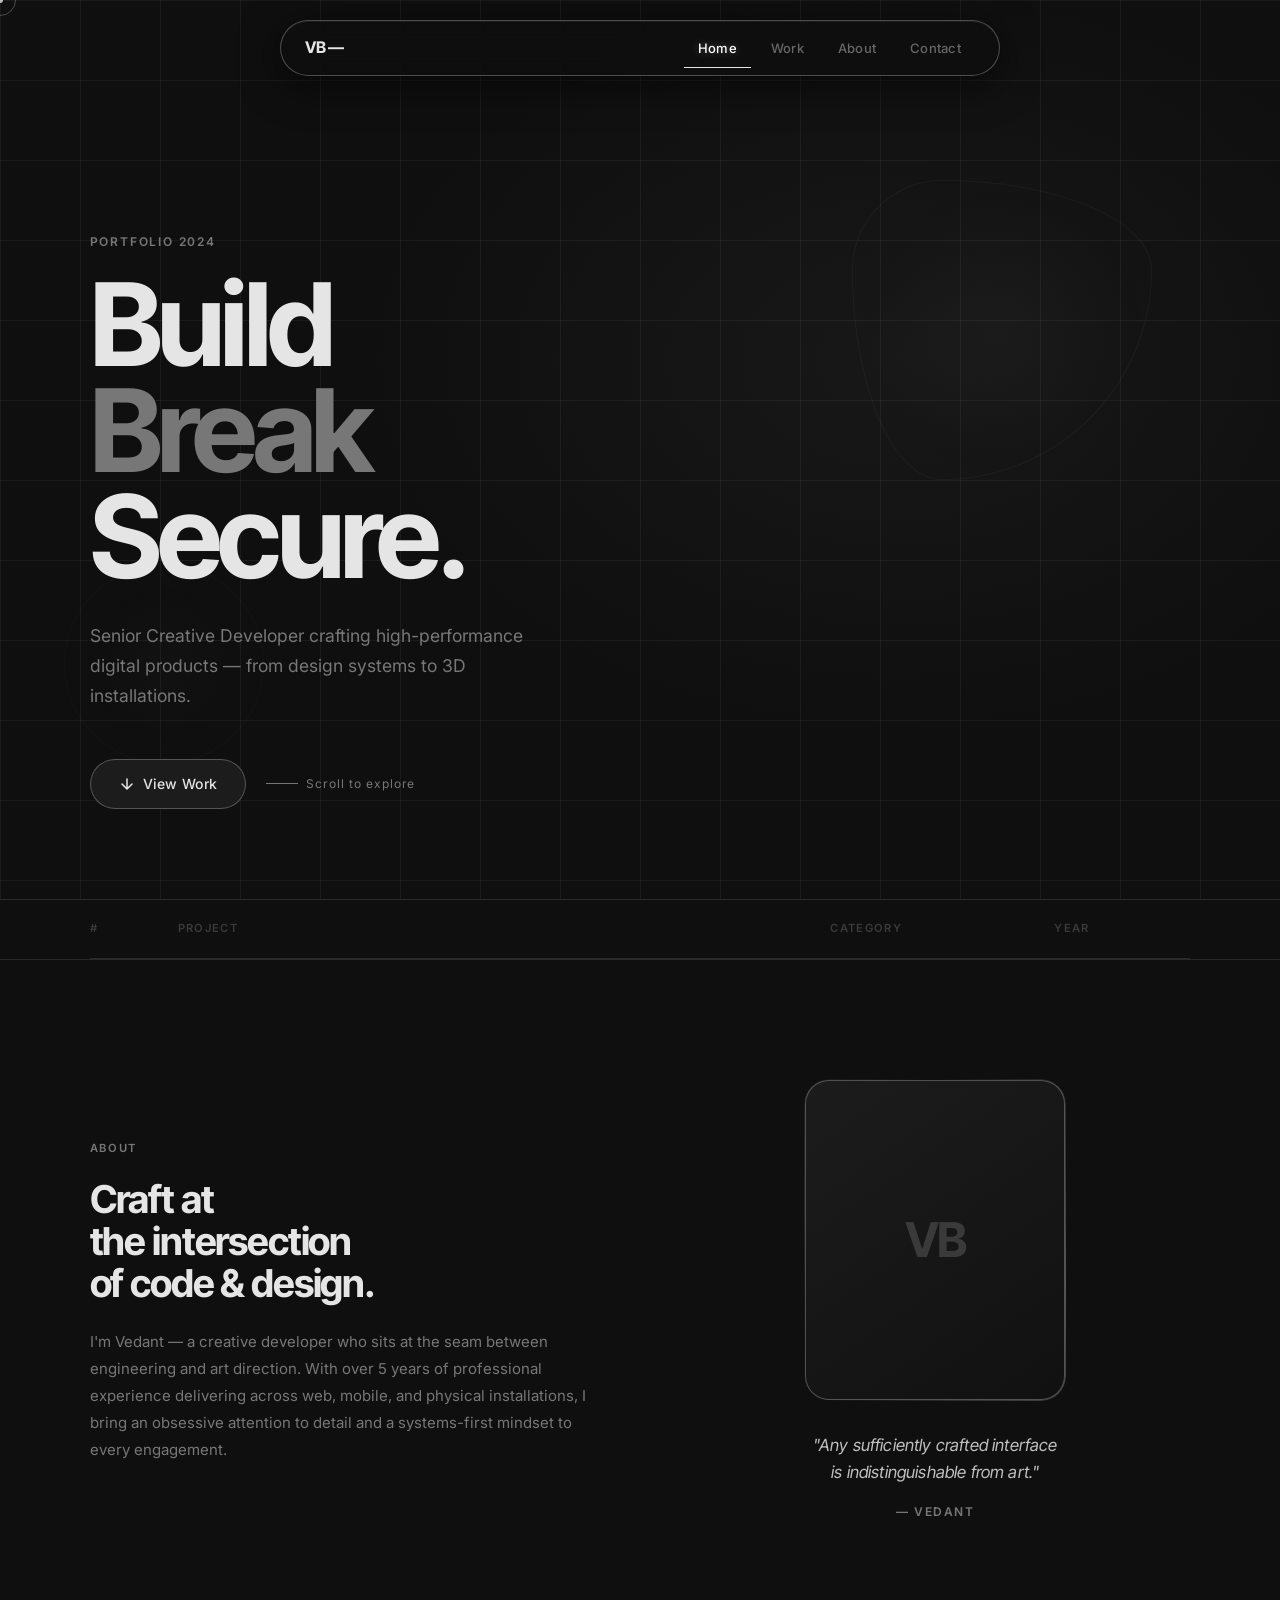
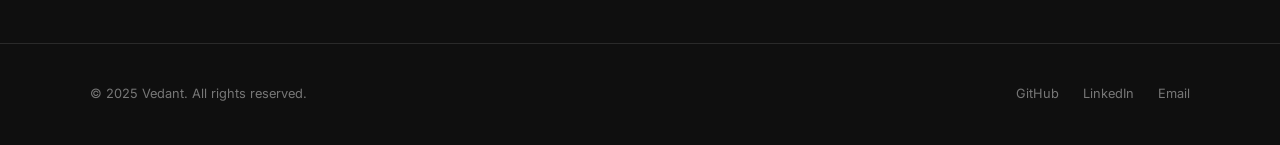
==== index.html @ b94fdaf7 "navbar fixed" ====
<!DOCTYPE html>
<html lang="en">

<head>
    <meta charset="UTF-8" />
    <meta name="viewport" content="width=device-width, initial-scale=1.0" />
    <title>Portfolio</title>
    <meta name="description"
        content="Portfolio of Vedant — a Senior Creative Developer &amp; UI Architect specialising in precision-engineered digital products." />
    <meta property="og:title" content="Vedant — Creative Developer & UI Architect" />
    <meta property="og:description" content="Precision-engineered digital products. Web, Mobile, Brand, Motion." />
    <meta property="og:type" content="website" />
    <link rel="preconnect" href="https://fonts.googleapis.com" />
    <link rel="preconnect" href="https://fonts.gstatic.com" crossorigin />
    <link rel="stylesheet" href="./assets/css/index.css" />
</head>

<body>
    <!-- ── Custom Cursor ── -->
    <div class="cursor-dot" id="cursor-dot"></div>
    <div class="cursor-ring" id="cursor-ring"></div>

    <!-- ── Preloader ── -->
    <div id="preloader" aria-hidden="true">
        <div class="preloader-inner">
            <div class="preloader-logo">VB —</div>
            <div class="preloader-bar-wrap">
                <div class="preloader-bar" id="preloader-bar"></div>
            </div>
            <span class="preloader-status" id="preloader-status">Initialising</span>
        </div>
        <div class="preloader-grid" aria-hidden="true"></div>
        <div class="preloader-scanline" aria-hidden="true"></div>
    </div>

    <!-- ── Floating Island Nav ── -->
    <div class="nav-wrapper" id="nav-wrapper">
        <nav class="site-nav" aria-label="Main navigation">
            <span class="nav-logo" id="nav-logo-trigger">VB —</span>
            <ul class="nav-links">
                <li><a href="#home" class="active">Home</a></li>
                <li><a href="#work">Work</a></li>
                <li><a href="#about">About</a></li>
                <li><a href="#contact" id="nav-contact-trigger">Contact</a></li>
            </ul>
        </nav>
    </div>

    <!-- ── Hero ── -->
    <header class="hero" id="home">
        <div class="hero-grid-overlay" aria-hidden="true"></div>
        <div class="hero-gradient" aria-hidden="true"></div>

        <div class="hero-content">
            <p class="hero-eyebrow">Portfolio 2024</p>
            <h1 class="hero-heading">Build<br /><em>Break</em><br />Secure.</h1>
            <p class="hero-sub">
                Senior Creative Developer crafting high-performance digital
                products — from design systems to 3D installations.
            </p>
            <div class="hero-cta-row">
                <a href="#work" class="btn-primary">
                    <svg width="16" height="16" viewBox="0 0 16 16" fill="none" aria-hidden="true">
                        <path d="M8 3v10M3 8l5 5 5-5" stroke="currentColor" stroke-width="1.5" stroke-linecap="round"
                            stroke-linejoin="round" />
                    </svg>
                    View Work
                </a>
                <span class="hero-scroll-hint">Scroll to explore</span>
            </div>
        </div>

        <div class="hero-divider" aria-hidden="true"></div>

        <div class="hero-playground">
            <canvas id="hero-canvas" class="hero-canvas"></canvas>
        </div>
    </header>

    <!-- ── Projects ── -->
    <section class="projects-section" id="work" aria-label="Selected work">
        <div class="projects-header" aria-hidden="true">
            <span>#</span>
            <span>Project</span>
            <span>Category</span>
            <span>Year</span>
            <span></span>
        </div>
        <!-- Rows are injected by index.js -->
        <div id="projects-list"></div>
    </section>

    <!-- ── About ── -->
    <section class="about-section" id="about" aria-label="About">
        <div class="about-copy">
            <p class="about-label">About</p>
            <h2 class="about-heading">Craft at<br />the intersection<br />of code & design.</h2>
            <p class="about-text">
                I'm Vedant — a creative developer who sits at the seam between
                engineering and art direction. With over 5 years of professional
                experience delivering across web, mobile, and physical installations,
                I bring an obsessive attention to detail and a systems-first mindset
                to every engagement.
            </p>
        </div>
        <!-- Photo + Quote -->
        <div class="about-photo-col">
            <div class="about-photo-frame">
                <!-- Replace src with your actual photo. Keep filename as photo.jpg in assets/img/ -->
                <img src="./assets/img/photo.jpg" alt="Vedant" class="about-photo"
                    onerror="this.style.display='none';this.nextElementSibling.style.display='flex'" />
                <!-- Shown if photo is missing -->
                <div class="about-photo-fallback">
                    <span>VB</span>
                </div>
                <div class="photo-rim" aria-hidden="true"></div>
            </div>
            <blockquote class="about-quote">
                <p class="quote-text">"Any sufficiently crafted interface<br />is indistinguishable from art."</p>
                <cite class="quote-cite">— Vedant</cite>
            </blockquote>
        </div>
    </section>

    <!-- ── Footer ── -->
    <footer class="site-footer">
        <p class="footer-copy">© 2025 Vedant. All rights reserved.</p>
        <nav class="footer-links" aria-label="Social links">
            <a href="https://github.com/Vedant-VB07" target="_blank" rel="noopener">GitHub</a>
            <a href="https://linkedin.com/" target="_blank" rel="noopener">LinkedIn</a>
            <a href="mailto:vedantbondekar@gmail.com">Email</a>
        </nav>
    </footer>

    <!-- ── Contact Modal ── -->
    <div id="contact" class="modal" aria-hidden="true">
        <div class="modal-overlay" id="modal-overlay"></div>
        <div class="modal-container">
            <button class="modal-close" id="modal-close" aria-label="Close modal">
                <svg width="24" height="24" viewBox="0 0 24 24" fill="none" stroke="currentColor" stroke-width="2">
                    <path d="M18 6L6 18M6 6l12 12" />
                </svg>
            </button>
            <div class="modal-content">
                <h2 class="modal-heading">Get in Touch</h2>
                <p class="modal-sub">Have a project in mind? Let's build something great together.</p>
                <form id="contact-form" class="contact-form">
                    <div class="form-group">
                        <label for="subject">Subject</label>
                        <input type="text" id="subject" name="subject" placeholder="What's this about?" required />
                    </div>
                    <div class="form-group">
                        <label for="message">Message</label>
                        <textarea id="message" name="message" placeholder="Tell me more..." required></textarea>
                    </div>
                    <button type="submit" class="btn-primary btn-submit">
                        Send Message
                        <svg width="16" height="16" viewBox="0 0 16 16" fill="none">
                            <path d="M1 8h14M8 1l7 7-7 7" stroke="currentColor" stroke-width="1.5"
                                stroke-linecap="round" stroke-linejoin="round" />
                        </svg>
                    </button>
                </form>
            </div>
        </div>
    </div>

    <!-- Scripts (projects.js MUST load before index.js) -->
    <script src="./assets/js/projects.js"></script>
    <script src="./assets/js/index.js"></script>
</body>

</html>
---- assets/css/index.css ----
/* ============================================================
   Precision Silver — Design System & Home Page Styles
   "Industrial Humanist Modernism"
   ============================================================ */

@import url('https://fonts.googleapis.com/css2?family=Inter:wght@300;400;500;600;700&family=Inter+Tight:wght@400;700&display=swap');

/* ── 1. Design Tokens ─────────────────────────────────────── */
:root {
    --bg: #0F0F0F;
    --bg-raised: #141414;
    --surface: #1C1C1C;
    --surface-hi: #242424;
    --border: rgba(192, 192, 192, 0.15);
    --border-hi: rgba(192, 192, 192, 0.35);
    --accent: #C0C0C0;
    --accent-hi: #E5E5E5;
    --text: #E5E5E5;
    --text-muted: #777;
    --text-faint: #3A3A3A;
    --tag-bg: rgba(192, 192, 192, 0.08);

    --radius-sm: 6px;
    --radius-md: 12px;
    --radius-lg: 24px;
    --radius-pill: 999px;

    --nav-h: 56px;
    --nav-h-small: 44px;

    --ease-out: cubic-bezier(0.16, 1, 0.3, 1);
    --dur: 0.3s;
}

/* ── 2. Reset & Base ──────────────────────────────────────── */
*,
*::before,
*::after {
    box-sizing: border-box;
    margin: 0;
    padding: 0;
}

html {
    scroll-behavior: smooth;
    font-size: 16px;
}

body {
    background-color: var(--bg);
    color: var(--text);
    font-family: 'Inter', -apple-system, sans-serif;
    font-weight: 400;
    line-height: 1.6;
    -webkit-font-smoothing: antialiased;
    -moz-osx-font-smoothing: grayscale;
    overflow-x: hidden;
    cursor: none;
    /* Hide default cursor */
}

/* ── Custom Cursor Styles ── */
.cursor-dot {
    position: fixed;
    top: 0;
    left: 0;
    width: 6px;
    height: 6px;
    background-color: var(--accent);
    border-radius: 50%;
    pointer-events: none;
    z-index: 9999;
    transform: translate(-50%, -50%);
    transition: background-color 0.3s var(--ease-out), width 0.3s var(--ease-out), height 0.3s var(--ease-out);
}

.cursor-ring {
    position: fixed;
    top: 0;
    left: 0;
    width: 32px;
    height: 32px;
    border: 1px solid var(--border-hi);
    border-radius: 50%;
    pointer-events: none;
    z-index: 9998;
    transform: translate(-50%, -50%);
    transition: width 0.4s var(--ease-out), height 0.4s var(--ease-out), border-color 0.4s var(--ease-out);
}

/* Hover States */
body.cursor-active .cursor-dot {
    background-color: #FFFFFF;
    width: 8px;
    height: 8px;
}

body.cursor-active .cursor-ring {
    width: 56px;
    height: 56px;
    border-color: rgba(255, 255, 255, 0.4);
}

/* Particle Trail Styles */
.cursor-trail {
    position: fixed;
    width: 4px;
    height: 4px;
    background-color: rgba(192, 192, 192, 0.3);
    border-radius: 50%;
    pointer-events: none;
    z-index: 9997;
    transform: translate(-50%, -50%);
}

/* Disable on touch */
@media (hover: none) and (pointer: coarse) {
    body {
        cursor: auto;
    }

    .cursor-dot,
    .cursor-ring,
    .cursor-trail {
        display: none;
    }
}

a {
    color: inherit;
    text-decoration: none;
}

img {
    display: block;
    max-width: 100%;
}

button {
    cursor: pointer;
    font-family: inherit;
}

/* ── 3. Floating Island Nav ───────────────────────────────── */
.nav-wrapper {
    position: fixed;
    top: 20px;
    width: min(720px, calc(100vw - 40px));
    left: 50%;
    transform: translateX(-50%) translateY(-30px);
    opacity: 0;
    visibility: hidden;
    transition: opacity 0.8s ease, transform 0.8s var(--ease-out), visibility 0.8s;
    z-index: 9999;
}

.nav-wrapper.visible {
    opacity: 1;
    visibility: visible;
    transform: translateX(-50%) translateY(0);
}

nav.site-nav {
    position: relative;
    display: flex;
    align-items: center;
    justify-content: space-between;
    height: var(--nav-h);
    padding: 0 24px;
    border-radius: var(--radius-pill);
    border: 1px solid var(--border-hi);
    background: rgba(15, 15, 15, 0.72);
    backdrop-filter: blur(16px) saturate(180%);
    -webkit-backdrop-filter: blur(16px) saturate(180%);
    box-shadow: 0 8px 40px rgba(0, 0, 0, 0.6), inset 0 1px 0 rgba(255, 255, 255, 0.06);
    transition: all var(--dur) var(--ease-out);
}

.nav-logo {
    font-family: 'Inter Tight', sans-serif;
    font-weight: 700;
    font-size: 1rem;
    letter-spacing: -0.02em;
    color: var(--accent-hi);
}

.nav-links {
    display: flex;
    gap: 6px;
    list-style: none;
}

.nav-links a {
    display: block;
    padding: 6px 14px;
    position: relative;
    border-radius: var(--radius-pill);
    font-size: 0.8125rem;
    font-weight: 500;
    color: rgba(192, 192, 192, 0.5);
    /* Silver-Grey Inactive */
    letter-spacing: 0.02em;
    transition: color 0.4s ease, text-shadow 0.4s ease;
}

.nav-links a::after {
    content: '';
    position: absolute;
    bottom: -4px;
    left: 0;
    width: 100%;
    height: 1.5px;
    background: #E5E5E5;
    /* Silver-White Glint */
    transform: scaleX(0);
    transform-origin: center;
    transition: transform 0.4s cubic-bezier(0.23, 1, 0.32, 1);
}

.nav-links a.active {
    color: rgba(255, 255, 255, 1) !important;
    text-shadow: 0 0 8px rgba(255, 255, 255, 0.3);
}

.nav-links a.active::after {
    transform: scaleX(1);
}

.nav-links a:hover {
    color: rgba(255, 255, 255, 1);
}

/* Glint & Glow Focus (Cleanup old pill) */


/* Shrunk state on scroll */
.nav-wrapper.scrolled {
    top: 12px;
    width: min(620px, calc(100vw - 40px));
}

.nav-wrapper.scrolled nav.site-nav {
    height: var(--nav-h-small);
    padding: 0 20px;
    box-shadow: 0 4px 24px rgba(0, 0, 0, 0.8), inset 0 1px 0 rgba(255, 255, 255, 0.04);
}

/* ── 4. Hero Section ──────────────────────────────────────── */
.hero {
    min-height: 100vh;
    display: grid;
    grid-template-columns: 1fr 1fr;
    align-items: stretch;
    position: relative;
    overflow: hidden;
    border-bottom: 1px solid var(--border);
    background: transparent;
}

.hero-content {
    display: flex;
    flex-direction: column;
    justify-content: flex-end;
    padding: 0 7vw 10vh;
    position: relative;
    z-index: 10;
}

.hero-divider {
    display: none;
}

.hero-playground {
    position: relative;
    flex: 1;
    overflow: hidden;
    background: transparent;
    z-index: 1;
    pointer-events: none;
    /* Logic: Don't steal clicks from background items */
}

.hero-grid-overlay {
    position: absolute;
    inset: 0;
    z-index: 0;
    pointer-events: none;
    opacity: 0.5;
    background-image:
        radial-gradient(circle at var(--mouse-x, -100%) var(--mouse-y, -100%), rgba(255, 255, 255, calc(var(--glow-opacity, 0) * 0.15)) 0%, transparent 250px),
        linear-gradient(var(--border) 1px, transparent 1px),
        linear-gradient(90deg, var(--border) 1px, transparent 1px);
    background-size: 80px 80px;
    transition: background-image 0.1s ease;
}

.hero-gradient {
    position: absolute;
    inset: 0;
    z-index: 1;
    background: radial-gradient(ellipse 60% 60% at 70% 40%, rgba(192, 192, 192, 0.05) 0%, transparent 70%);
    pointer-events: none;
}

.hero-canvas {
    position: absolute;
    inset: 0;
    width: 100%;
    height: 100%;
    object-fit: cover;
    z-index: 0;
    pointer-events: auto;
    /* Logic: Particles react to mouse */
}

/* Ensure CTA buttons are clickable despite being in hero layers */
.hero-cta-row a,
.hero-scroll-hint {
    pointer-events: auto;
}

.hero-grid-overlay {
    position: absolute;
    inset: 0;
    background-image:
        linear-gradient(var(--border) 1px, transparent 1px),
        linear-gradient(90deg, var(--border) 1px, transparent 1px);
    background-size: 80px 80px;
    pointer-events: none;
    opacity: 0.5;
}

.hero-gradient {
    position: absolute;
    inset: 0;
    background: radial-gradient(ellipse 60% 60% at 70% 40%, rgba(192, 192, 192, 0.05) 0%, transparent 70%);
    pointer-events: none;
}

.hero-eyebrow {
    font-size: 0.75rem;
    font-weight: 600;
    letter-spacing: 0.15em;
    text-transform: uppercase;
    color: var(--text-muted);
    margin-bottom: 20px;
}

.hero-heading {
    font-family: 'Inter Tight', sans-serif;
    font-size: clamp(3.5rem, 9vw, 8rem);
    font-weight: 700;
    line-height: 0.92;
    letter-spacing: -0.04em;
    color: var(--accent-hi);
    margin-bottom: 32px;
    max-width: 900px;
    position: relative;
    z-index: 1;
}

/* Techy Hero Animations */
.hero::after {
    content: '';
    position: absolute;
    top: 20%;
    right: 10%;
    width: 300px;
    height: 300px;
    background: radial-gradient(circle, rgba(192, 192, 192, 0.03) 0%, transparent 70%);
    border: 1px solid rgba(192, 192, 192, 0.05);
    border-radius: 30% 70% 70% 30% / 30% 30% 70% 70%;
    animation: morph 15s linear infinite;
    pointer-events: none;
}

.hero::before {
    content: '';
    position: absolute;
    bottom: 15%;
    left: 5%;
    width: 200px;
    height: 200px;
    background: radial-gradient(circle, rgba(192, 192, 192, 0.02) 0%, transparent 60%);
    border: 1px solid rgba(192, 192, 192, 0.03);
    border-radius: 50%;
    animation: float 20s ease-in-out infinite;
    pointer-events: none;
}

@keyframes morph {
    0% {
        border-radius: 30% 70% 70% 30% / 30% 30% 70% 70%;
        transform: rotate(0deg);
    }

    25% {
        border-radius: 58% 42% 75% 25% / 76% 46% 54% 24%;
    }

    50% {
        border-radius: 50% 50% 33% 67% / 55% 27% 73% 45%;
    }

    75% {
        border-radius: 33% 67% 58% 42% / 63% 68% 32% 37%;
    }

    100% {
        border-radius: 30% 70% 70% 30% / 30% 30% 70% 70%;
        transform: rotate(360deg);
    }
}

@keyframes float {

    0%,
    100% {
        transform: translateY(0) translateX(0);
    }

    50% {
        transform: translateY(-40px) translateX(20px);
    }
}

.hero-heading em {
    font-style: normal;
    color: var(--text-muted);
}

.hero-sub {
    font-size: clamp(0.9rem, 1.5vw, 1.1rem);
    color: var(--text-muted);
    max-width: 440px;
    line-height: 1.7;
    margin-bottom: 48px;
    position: relative;
    z-index: 1;
}

.hero-cta-row {
    display: flex;
    align-items: center;
    gap: 20px;
    position: relative;
    z-index: 1;
}

.btn-primary {
    display: inline-flex;
    align-items: center;
    gap: 8px;
    padding: 13px 28px;
    border-radius: var(--radius-pill);
    border: 1px solid var(--border-hi);
    background: var(--surface);
    color: var(--accent-hi);
    font-size: 0.875rem;
    font-weight: 500;
    letter-spacing: 0.02em;
    transition: background var(--dur), border-color var(--dur), transform var(--dur);
}

.btn-primary:hover {
    background: var(--surface-hi);
    border-color: var(--accent);
    transform: translateY(-1px);
}

.hero-scroll-hint {
    font-size: 0.75rem;
    color: var(--text-muted);
    letter-spacing: 0.08em;
    display: flex;
    align-items: center;
    gap: 8px;
}

.hero-scroll-hint::before {
    content: '';
    display: inline-block;
    width: 32px;
    height: 1px;
    background: var(--text-muted);
}

/* ── 5. Projects Section ──────────────────────────────────── */
.projects-section {
    padding: 0 7vw;
}

.projects-header {
    display: grid;
    grid-template-columns: 64px 1fr 200px 80px 32px;
    gap: 0 24px;
    padding: 20px 0;
    border-bottom: 1px solid var(--border);
}

.projects-header span {
    font-size: 0.7rem;
    font-weight: 600;
    letter-spacing: 0.12em;
    text-transform: uppercase;
    color: var(--text-faint);
}

/* ── 6. Project Row ───────────────────────────────────────── */
.project-row {
    border-bottom: 1px solid var(--border);
    overflow: hidden;
}

.row-header {
    display: grid;
    grid-template-columns: 64px 1fr 200px 80px 32px;
    gap: 0 24px;
    align-items: center;
    padding: 28px 0;
    cursor: pointer;
    transition: background var(--dur);
    position: relative;
}

.row-header::before {
    content: '';
    position: absolute;
    inset: 0;
    margin: 0 -7vw;
    background: rgba(192, 192, 192, 0.03);
    opacity: 0;
    transition: opacity var(--dur);
    pointer-events: none;
}

.row-header:hover::before {
    opacity: 1;
}

.row-index {
    font-family: 'Inter Tight', sans-serif;
    font-size: 0.75rem;
    font-weight: 400;
    color: var(--text-faint);
    letter-spacing: 0.05em;
}

.row-title {
    font-family: 'Inter Tight', sans-serif;
    font-size: clamp(1.1rem, 2vw, 1.5rem);
    font-weight: 600;
    color: var(--accent-hi);
    letter-spacing: -0.02em;
    transition: color var(--dur);
}

.project-row.is-open .row-title,
.row-header:hover .row-title {
    color: #fff;
}

.row-category {
    font-size: 0.8125rem;
    color: var(--text-muted);
    font-weight: 400;
}

.row-year {
    font-size: 0.8125rem;
    color: var(--text-muted);
    font-weight: 400;
}

.row-chevron {
    display: flex;
    align-items: center;
    justify-content: center;
    width: 28px;
    height: 28px;
    border-radius: 50%;
    border: 1px solid var(--border);
    color: var(--text-muted);
    font-size: 0.75rem;
    transition: transform var(--dur) var(--ease-out),
        border-color var(--dur),
        color var(--dur),
        background var(--dur);
    flex-shrink: 0;
}

.project-row.is-open .row-chevron {
    transform: rotate(180deg);
    border-color: var(--accent);
    color: var(--accent-hi);
    background: rgba(192, 192, 192, 0.08);
}

/* ── 7. Expanded Accordion Card ───────────────────────────── */
.row-detail {
    max-height: 0;
    overflow: hidden;
    transition: max-height 0.4s var(--ease-out);
}

.project-row.is-open .row-detail {
    max-height: 640px;
}

.row-detail-inner {
    display: grid;
    grid-template-columns: 1fr 1fr;
    gap: 40px;
    padding: 0 0 48px;
    border-radius: 0 0 var(--radius-lg) var(--radius-lg);
}

.detail-image-wrap {
    position: relative;
    border-radius: var(--radius-lg);
    overflow: hidden;
    border: 1px solid var(--border);
    background: var(--surface);
    aspect-ratio: 16/9;
}

.detail-image-wrap img {
    width: 100%;
    height: 100%;
    object-fit: cover;
    transition: transform 0.6s var(--ease-out);
}

.project-row.is-open .detail-image-wrap img {
    transform: scale(1.02);
}

/* CSS placeholder for projects without images */
.detail-image-placeholder {
    width: 100%;
    height: 100%;
    display: flex;
    align-items: center;
    justify-content: center;
    background: linear-gradient(135deg, var(--surface) 0%, var(--bg-raised) 100%);
}

.placeholder-glyph {
    width: 80px;
    height: 80px;
    border: 1px solid var(--border-hi);
    border-radius: var(--radius-md);
    display: grid;
    place-items: center;
}

.placeholder-glyph svg {
    opacity: 0.3;
}

.detail-content {
    display: flex;
    flex-direction: column;
    justify-content: center;
    gap: 20px;
    padding: 8px 0;
}

.detail-summary {
    font-size: 0.95rem;
    color: var(--text-muted);
    line-height: 1.75;
    border-left: 2px solid var(--border-hi);
    padding-left: 16px;
}

.detail-tags {
    display: flex;
    flex-wrap: wrap;
    gap: 8px;
}

.detail-tag {
    padding: 4px 12px;
    border-radius: var(--radius-pill);
    border: 1px solid var(--border);
    background: var(--tag-bg);
    font-size: 0.75rem;
    font-weight: 500;
    color: var(--accent);
    letter-spacing: 0.04em;
}

.btn-case-study {
    display: inline-flex;
    align-items: center;
    gap: 10px;
    align-self: flex-start;
    padding: 12px 24px;
    border-radius: var(--radius-pill);
    border: 1px solid var(--border-hi);
    background: transparent;
    color: var(--accent-hi);
    font-size: 0.8125rem;
    font-weight: 600;
    letter-spacing: 0.05em;
    text-transform: uppercase;
    transition: background var(--dur), border-color var(--dur), transform var(--dur), color var(--dur);
}

.btn-case-study:hover {
    background: var(--accent-hi);
    color: var(--bg);
    border-color: var(--accent-hi);
    transform: translateY(-1px);
}

.btn-case-study svg {
    transition: transform var(--dur) var(--ease-out);
}

.btn-case-study:hover svg {
    transform: translateX(3px);
}

/* ── Live At button (secondary) ───────────────────────────── */
.detail-actions {
    display: flex;
    flex-wrap: wrap;
    gap: 12px;
    align-items: center;
}

.btn-live-at {
    display: inline-flex;
    align-items: center;
    gap: 8px;
    padding: 12px 22px;
    border-radius: var(--radius-pill);
    border: 1px solid var(--accent);
    background: rgba(192, 192, 192, 0.05);
    color: var(--accent-hi);
    font-size: 0.8125rem;
    font-weight: 700;
    letter-spacing: 0.05em;
    text-transform: uppercase;
    transition: all var(--dur) var(--ease-out);
}

.btn-live-at:hover {
    border-color: var(--accent);
    color: var(--accent-hi);
    transform: translateY(-1px);
}

.btn-live-at svg {
    transition: transform var(--dur) var(--ease-out);
}

.btn-live-at:hover svg {
    transform: translate(2px, -2px);
}

/* ── 8. About Section ─────────────────────────────────────── */
.about-section {
    padding: 120px 7vw;
    border-top: 1px solid var(--border);
    display: grid;
    grid-template-columns: 1fr 1fr;
    gap: 80px;
    align-items: center;
}

.about-label {
    font-size: 0.7rem;
    font-weight: 600;
    letter-spacing: 0.15em;
    text-transform: uppercase;
    color: var(--text-muted);
    margin-bottom: 20px;
}

.about-heading {
    font-family: 'Inter Tight', sans-serif;
    font-size: clamp(1.8rem, 3vw, 2.8rem);
    font-weight: 700;
    letter-spacing: -0.03em;
    color: var(--accent-hi);
    line-height: 1.1;
    margin-bottom: 24px;
}

.about-text {
    color: var(--text-muted);
    line-height: 1.8;
    font-size: 0.9375rem;
}

/* ── 8b. About — Photo + Quote ───────────────────────────── */
.about-photo-col {
    display: flex;
    flex-direction: column;
    align-items: center;
    gap: 32px;
}

.about-photo-frame {
    position: relative;
    width: 260px;
    flex-shrink: 0;
}

.about-photo {
    width: 260px;
    height: 320px;
    object-fit: cover;
    border-radius: var(--radius-lg);
    border: 1px solid var(--border-hi);
    display: block;
}

/* Fallback initials block */
.about-photo-fallback {
    width: 260px;
    height: 320px;
    border-radius: var(--radius-lg);
    border: 1px solid var(--border-hi);
    background: linear-gradient(145deg, var(--surface) 0%, #111 100%);
    display: flex;
    align-items: center;
    justify-content: center;
}

.about-photo-fallback span {
    font-family: 'Inter Tight', sans-serif;
    font-size: 3rem;
    font-weight: 700;
    letter-spacing: -0.04em;
    color: var(--text-faint);
}

/* Subtle animated silver rim */
.photo-rim {
    position: absolute;
    inset: -1px;
    border-radius: calc(var(--radius-lg) + 1px);
    background: conic-gradient(from 0deg,
            transparent 0%,
            rgba(192, 192, 192, 0.6) 30%,
            transparent 60%,
            rgba(192, 192, 192, 0.2) 80%,
            transparent 100%);
    mask: linear-gradient(#fff 0 0) content-box,
        linear-gradient(#fff 0 0);
    mask-composite: exclude;
    -webkit-mask-composite: destination-out;
    padding: 1px;
    animation: rim-spin 6s linear infinite;
    pointer-events: none;
    opacity: 0.7;
}

@keyframes rim-spin {
    from {
        transform: rotate(0deg);
    }

    to {
        transform: rotate(360deg);
    }
}

.about-quote {
    text-align: center;
    padding: 0 8px;
    border: none;
}

.quote-text {
    font-family: 'Inter Tight', sans-serif;
    font-size: clamp(0.9rem, 1.5vw, 1.05rem);
    font-style: italic;
    color: var(--accent);
    line-height: 1.6;
    letter-spacing: 0.01em;
    margin-bottom: 12px;
}

.quote-cite {
    font-size: 0.75rem;
    font-style: normal;
    font-weight: 600;
    letter-spacing: 0.12em;
    text-transform: uppercase;
    color: var(--text-muted);
}

/* ── 9. Footer ────────────────────────────────────────────── */
footer.site-footer {
    border-top: 1px solid var(--border);
    padding: 40px 7vw;
    display: flex;
    align-items: center;
    justify-content: space-between;
    gap: 24px;
}

.footer-copy {
    font-size: 0.8rem;
    color: var(--text-muted);
}

.footer-links {
    display: flex;
    gap: 24px;
}

.footer-links a {
    font-size: 0.8rem;
    color: var(--text-muted);
    transition: color var(--dur);
}

.footer-links a:hover {
    color: var(--accent-hi);
}

/* ── 10. Utilities ────────────────────────────────────────── */
.sr-only {
    position: absolute;
    width: 1px;
    height: 1px;
    clip: rect(0 0 0 0);
    overflow: hidden;
}

/* ── 10b. Modal ───────────────────────────────────────────── */
.modal {
    position: fixed;
    inset: 0;
    z-index: 1000;
    display: flex;
    align-items: center;
    justify-content: center;
    opacity: 0;
    visibility: hidden;
    transition: all 0.4s var(--ease-out);
}

.modal.active {
    opacity: 1;
    visibility: visible;
}

.modal-overlay {
    position: absolute;
    inset: 0;
    background: rgba(0, 0, 0, 0.6);
    backdrop-filter: blur(12px);
    -webkit-backdrop-filter: blur(12px);
}

.modal-container {
    position: relative;
    width: min(500px, 90vw);
    background: rgba(20, 20, 20, 0.72);
    backdrop-filter: blur(20px) saturate(180%);
    -webkit-backdrop-filter: blur(20px) saturate(180%);
    border: 1px solid rgba(192, 192, 192, 0.3);
    border-radius: var(--radius-lg);
    padding: 40px;
    box-shadow: 0 24px 60px rgba(0, 0, 0, 0.8), inset 0 1px 0 rgba(255, 255, 255, 0.05);
    transform: translateY(20px);
    transition: transform 0.4s var(--ease-out);
}

.modal.active .modal-container {
    transform: translateY(0);
}

.modal-close {
    position: absolute;
    top: 20px;
    right: 20px;
    background: transparent;
    border: none;
    color: var(--text-muted);
    transition: color 0.3s;
}

.modal-close:hover {
    color: var(--accent-hi);
}

.modal-heading {
    font-family: 'Inter Tight', sans-serif;
    font-size: 2rem;
    margin-bottom: 8px;
    color: var(--accent-hi);
}

.modal-sub {
    color: var(--text-muted);
    margin-bottom: 32px;
    font-size: 0.9rem;
}

.contact-form {
    display: flex;
    flex-direction: column;
    gap: 20px;
}

.form-group {
    display: flex;
    flex-direction: column;
    gap: 8px;
}

.form-group label {
    font-size: 0.75rem;
    font-weight: 600;
    text-transform: uppercase;
    color: var(--text-faint);
    letter-spacing: 0.05em;
}

.form-group input,
.form-group textarea {
    background: rgba(255, 255, 255, 0.03);
    border: 1px solid var(--border);
    border-radius: var(--radius-sm);
    padding: 12px 16px;
    color: var(--text);
    font-family: inherit;
    font-size: 0.95rem;
    transition: border-color 0.3s;
}

.form-group textarea {
    min-height: 120px;
    resize: none;
}

.form-group input:focus,
.form-group textarea:focus {
    outline: none;
    border-color: var(--accent);
}

.btn-submit {
    margin-top: 10px;
    justify-content: center;
    width: 100%;
}

/* ── 11. Preloader ────────────────────────────────────────── */
#preloader {
    position: fixed;
    inset: 0;
    z-index: 9999;
    background: var(--bg);
    display: flex;
    align-items: center;
    justify-content: center;
    transition: opacity 0.6s var(--ease-out), visibility 0.6s var(--ease-out);
}

#preloader.hidden {
    opacity: 0;
    visibility: hidden;
    pointer-events: none;
}

.preloader-grid {
    position: absolute;
    inset: 0;
    background-image:
        linear-gradient(rgba(192, 192, 192, 0.06) 1px, transparent 1px),
        linear-gradient(90deg, rgba(192, 192, 192, 0.06) 1px, transparent 1px);
    background-size: 60px 60px;
    pointer-events: none;
}

/* Moving horizontal scanline */
.preloader-scanline {
    position: absolute;
    left: 0;
    right: 0;
    height: 1px;
    background: linear-gradient(90deg, transparent, rgba(192, 192, 192, 0.25) 40%, rgba(255, 255, 255, 0.5) 50%, rgba(192, 192, 192, 0.25) 60%, transparent);
    animation: scan 2.5s linear infinite;
    pointer-events: none;
}

@keyframes scan {
    from {
        top: 0;
    }

    to {
        top: 100%;
    }
}

.preloader-inner {
    display: flex;
    flex-direction: column;
    align-items: center;
    gap: 28px;
    position: relative;
    z-index: 1;
}

.preloader-logo {
    font-family: 'Inter Tight', sans-serif;
    font-size: clamp(2.5rem, 8vw, 4rem);
    font-weight: 700;
    letter-spacing: -0.04em;
    color: var(--accent-hi);
    animation: pl-fade 1.2s var(--ease-out) both;
}

@keyframes pl-fade {
    from {
        opacity: 0;
        transform: translateY(12px);
    }

    to {
        opacity: 1;
        transform: translateY(0);
    }
}

.preloader-bar-wrap {
    width: clamp(180px, 28vw, 320px);
    height: 1px;
    background: var(--border);
    position: relative;
    overflow: hidden;
}

.preloader-bar {
    position: absolute;
    top: 0;
    left: 0;
    height: 100%;
    width: 0%;
    background: linear-gradient(90deg, var(--accent), var(--accent-hi));
    transition: width 0.1s linear;
    box-shadow: 0 0 12px rgba(192, 192, 192, 0.6);
}

.preloader-status {
    font-size: 0.7rem;
    font-weight: 600;
    letter-spacing: 0.18em;
    text-transform: uppercase;
    color: var(--text-muted);
    animation: pl-fade 1.4s var(--ease-out) both;
}

/* ── 12. Responsiveness ───────────────────────────────────── */
@media (max-width: 1024px) {
    .about-section {
        grid-template-columns: 1fr;
        gap: 60px;
        text-align: center;
    }

    .about-copy {
        order: 1;
    }

    .about-photo-col {
        order: 2;
    }

    .hero-heading {
        font-size: clamp(3rem, 12vw, 6rem);
    }
}

@media (max-width: 768px) {
    .nav-wrapper {
        width: calc(100vw - 32px);
    }

    .nav-links {
        gap: 2px;
    }

    .nav-links a {
        padding: 6px 10px;
        font-size: 0.75rem;
    }

    .projects-header {
        display: none;
    }

    .row-header {
        grid-template-columns: 40px 1fr 40px;
        padding: 20px 0;
    }

    .row-category,
    .row-year {
        display: none;
    }

    .row-detail-inner {
        grid-template-columns: 1fr;
        padding: 0 0 40px;
        gap: 24px;
    }

    .site-footer {
        flex-direction: column;
        text-align: center;
        gap: 20px;
    }

    .footer-links {
        justify-content: center;
        flex-wrap: wrap;
        gap: 16px;
    }
}

@media (max-width: 900px) {
    .hero {
        grid-template-columns: 1fr;
        padding: 0;
    }

    .hero-content {
        padding: 0 6vw 8vh;
        min-height: 60vh;
    }

    .hero-divider {
        display: none;
    }

    .hero-playground {
        height: 40vh;
        order: -1;
    }
}

@media (max-width: 480px) {
    .hero-heading {
        font-size: 3rem;
        line-height: 1.1;
    }

    .hero-cta-row {
        flex-direction: column;
        align-items: flex-start;
        gap: 24px;
    }

    .modal-container {
        padding: 30px 20px;
    }

    .modal-heading {
        font-size: 1.5rem;
    }
}
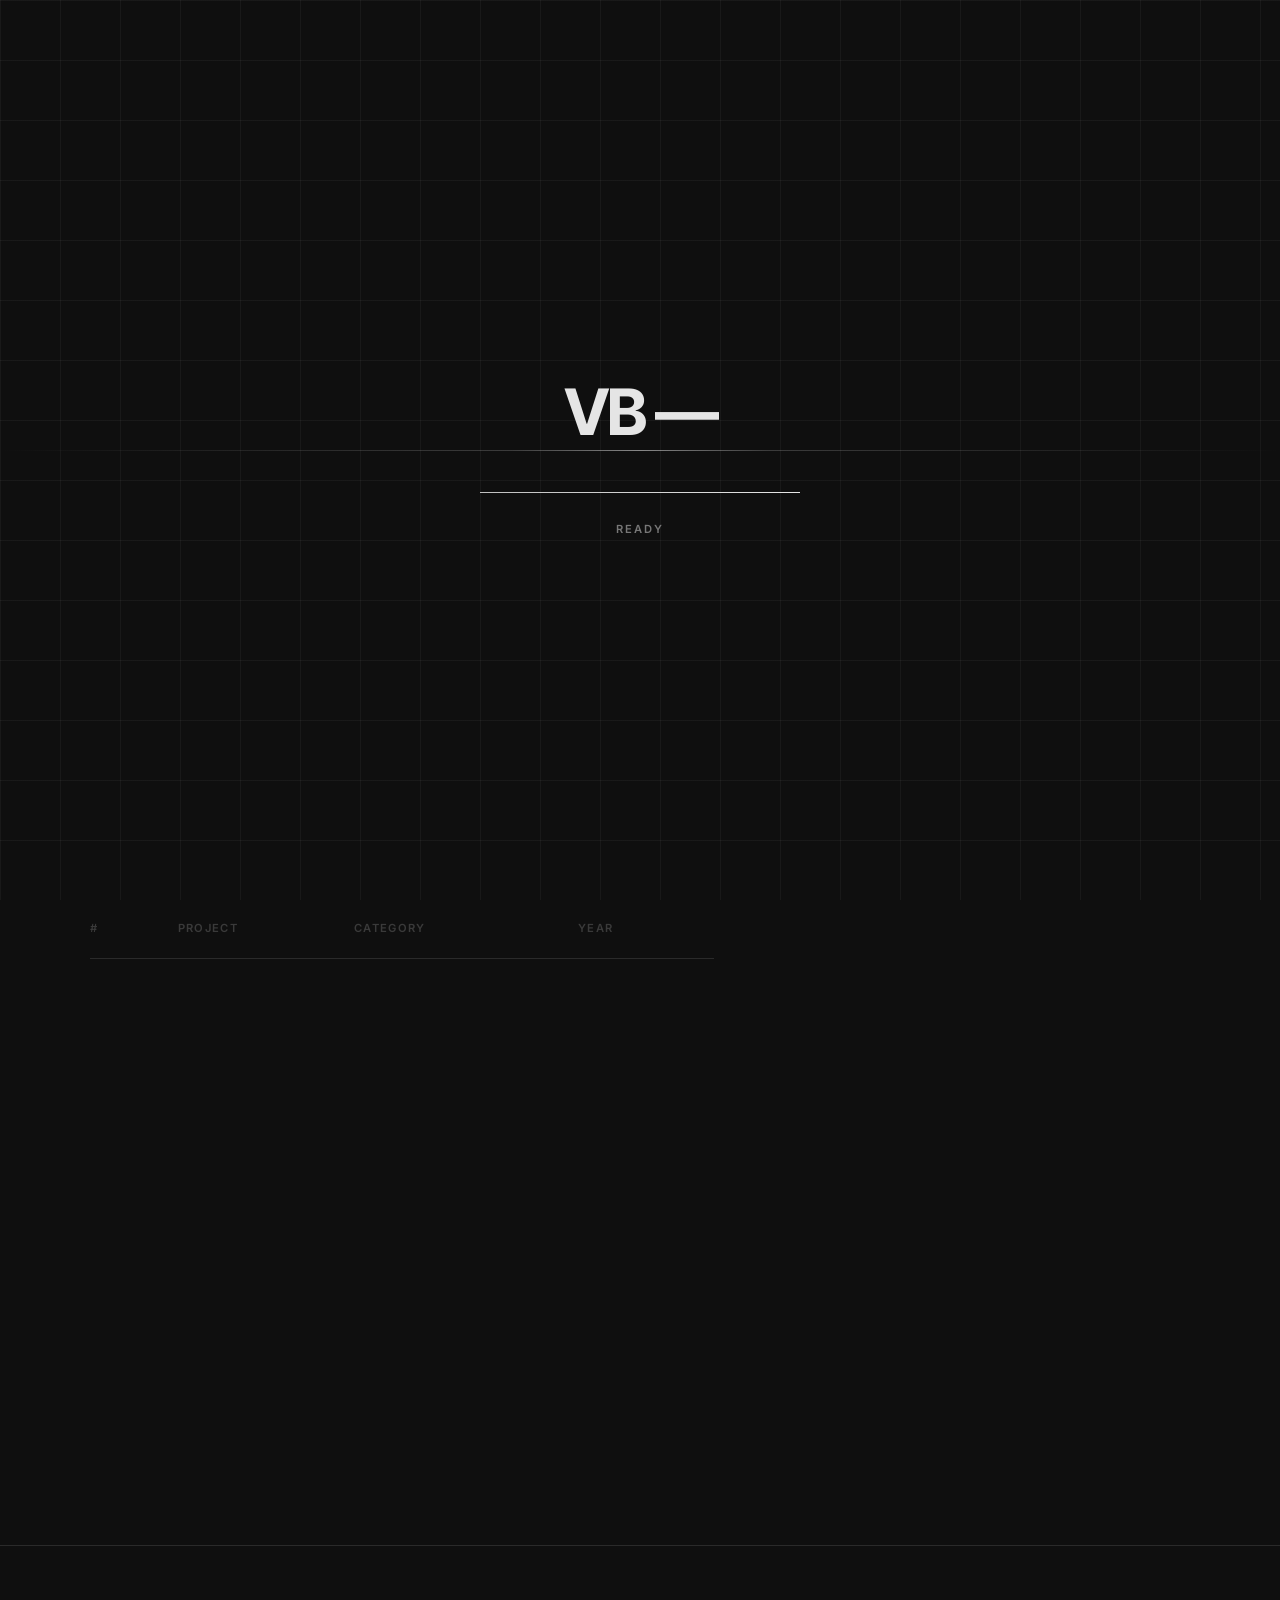
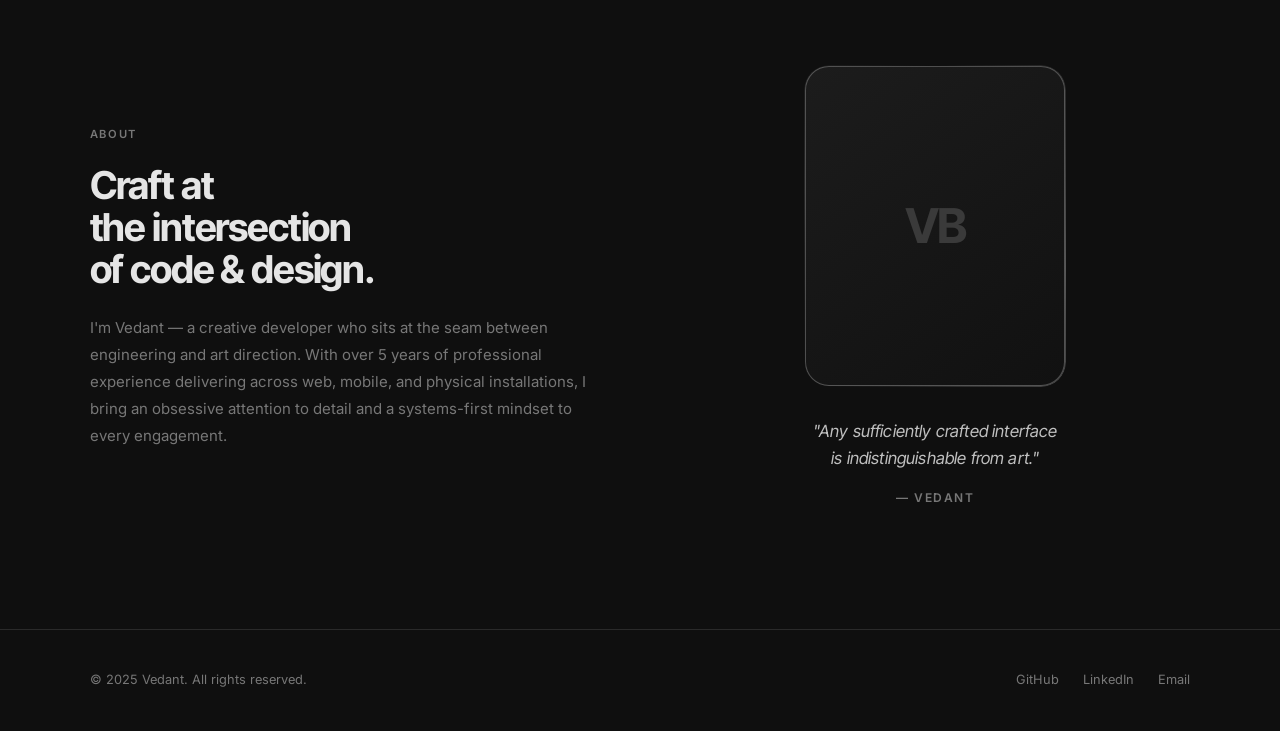
==== commit c235746e: "Added Skills web" ====
--- a/index.html
+++ b/index.html
@@ -79,15 +79,29 @@
 
     <!-- ── Projects ── -->
     <section class="projects-section" id="work" aria-label="Selected work">
-        <div class="projects-header" aria-hidden="true">
-            <span>#</span>
-            <span>Project</span>
-            <span>Category</span>
-            <span>Year</span>
-            <span></span>
-        </div>
-        <!-- Rows are injected by index.js -->
-        <div id="projects-list"></div>
+        <div class="work-container">
+            <!-- Left Column: Projects List -->
+            <div class="work-left">
+                <div class="projects-header" aria-hidden="true">
+                    <span>#</span>
+                    <span>Project</span>
+                    <span>Category</span>
+                    <span>Year</span>
+                    <span></span>
+                </div>
+                <!-- Rows are injected by index.js -->
+                <div id="projects-list"></div>
+            </div>
+
+            <div class="work-right">
+                <div id="skills-graph-container" class="sticky-container">
+                    <!-- SVG for connection lines -->
+                    <svg id="skills-graph-lines" width="100%" height="100%"></svg>
+                    <!-- Nodes will be injected here -->
+                    <div id="skills-graph-root"></div>
+                </div>
+            </div>
+        </div>
     </section>
 
     <!-- ── About ── -->
@@ -128,7 +142,10 @@
         <nav class="footer-links" aria-label="Social links">
             <a href="https://github.com/Vedant-VB07" target="_blank" rel="noopener">GitHub</a>
             <a href="https://linkedin.com/" target="_blank" rel="noopener">LinkedIn</a>
-            <a href="mailto:vedantbondekar@gmail.com">Email</a>
+            <div class="footer-email-wrap">
+                <span class="copy-tooltip" id="copy-tooltip">Copied!</span>
+                <a href="#" class="footer-email-link" id="footer-email-link">Email</a>
+            </div>
         </nav>
     </footer>
 
@@ -142,32 +159,43 @@
                 </svg>
             </button>
             <div class="modal-content">
-                <h2 class="modal-heading">Get in Touch</h2>
-                <p class="modal-sub">Have a project in mind? Let's build something great together.</p>
-                <form id="contact-form" class="contact-form">
-                    <div class="form-group">
-                        <label for="subject">Subject</label>
-                        <input type="text" id="subject" name="subject" placeholder="What's this about?" required />
+                <h2 class="modal-heading">Contact Hub</h2>
+                <p class="modal-sub">Direct access to my inbox. Choose your preferred method below.</p>
+
+                <div class="action-hub">
+                    <div class="email-display">
+                        <code>vedantbondekar@gmail.com</code>
                     </div>
-                    <div class="form-group">
-                        <label for="message">Message</label>
-                        <textarea id="message" name="message" placeholder="Tell me more..." required></textarea>
+                    <div class="hub-buttons">
+                        <button id="hub-copy-btn" class="btn-primary">
+                            Copy Email
+                        </button>
+                        <a href="mailto:vedantbondekar@gmail.com" class="btn-secondary">
+                            Open Mail App
+                        </a>
                     </div>
-                    <button type="submit" class="btn-primary btn-submit">
-                        Send Message
-                        <svg width="16" height="16" viewBox="0 0 16 16" fill="none">
-                            <path d="M1 8h14M8 1l7 7-7 7" stroke="currentColor" stroke-width="1.5"
-                                stroke-linecap="round" stroke-linejoin="round" />
-                        </svg>
-                    </button>
-                </form>
+                </div>
             </div>
         </div>
     </div>
 
-    <!-- Scripts (projects.js MUST load before index.js) -->
-    <script src="./assets/js/projects.js"></script>
-    <script src="./assets/js/index.js"></script>
+    <!-- Scripts with Cache Busting -->
+    <script>
+        (function () {
+            const v = Date.now();
+            const scripts = [
+                './assets/js/skills.js',
+                './assets/js/projects.js',
+                './assets/js/index.js'
+            ];
+            scripts.forEach(src => {
+                const s = document.createElement('script');
+                s.src = `${src}?v=${v}`;
+                s.async = false; // Maintain order
+                document.body.appendChild(s);
+            });
+        })();
+    </script>
 </body>
 
 </html>
--- a/assets/css/index.css
+++ b/assets/css/index.css
@@ -173,7 +173,20 @@
     backdrop-filter: blur(16px) saturate(180%);
     -webkit-backdrop-filter: blur(16px) saturate(180%);
     box-shadow: 0 8px 40px rgba(0, 0, 0, 0.6), inset 0 1px 0 rgba(255, 255, 255, 0.06);
-    transition: all var(--dur) var(--ease-out);
+    transition: transform 0.6s cubic-bezier(0.16, 1, 0.3, 1),
+        backdrop-filter 0.6s cubic-bezier(0.16, 1, 0.3, 1),
+        box-shadow 0.6s cubic-bezier(0.16, 1, 0.3, 1),
+        background 0.6s ease;
+    will-change: transform, backdrop-filter;
+}
+
+/* Shrunk State: Silky Zoom Out */
+.nav-wrapper.scrolled nav.site-nav {
+    transform: scale(0.85);
+    backdrop-filter: blur(24px) saturate(180%);
+    -webkit-backdrop-filter: blur(24px) saturate(180%);
+    box-shadow: 0 10px 30px rgba(0, 0, 0, 0.3), inset 0 1px 0 rgba(255, 255, 255, 0.04);
+    background: rgba(10, 10, 10, 0.82);
 }
 
 .nav-logo {
@@ -226,6 +239,13 @@
     transform: scaleX(1);
 }
 
+/* Sync Glint scaling when navbar is shrunk */
+.nav-wrapper.scrolled .nav-links a::after {
+    height: 1.2px;
+    /* Slightly thinner to match scale */
+    bottom: -2px;
+}
+
 .nav-links a:hover {
     color: rgba(255, 255, 255, 1);
 }
@@ -485,9 +505,208 @@
     background: var(--text-muted);
 }
 
-/* ── 5. Projects Section ──────────────────────────────────── */
+/* ── 5. Projects Section (Hierarchical Split-Screen) ───────── */
 .projects-section {
     padding: 0 7vw;
+}
+
+.work-container {
+    display: grid;
+    grid-template-columns: 1.2fr 0.8fr;
+    gap: 60px;
+    align-items: flex-start;
+}
+
+.work-left {
+    min-width: 0;
+}
+
+.work-right {
+    position: sticky;
+    top: 15vh;
+    padding-bottom: 5vh;
+}
+
+#skills-graph-container {
+    width: 100%;
+    height: 600px;
+    background: transparent;
+    position: relative;
+    overflow: visible;
+    pointer-events: none;
+}
+
+#skills-graph-lines {
+    position: absolute;
+    inset: 0;
+    z-index: 5;
+    pointer-events: none;
+}
+
+#skills-graph-root {
+    position: absolute;
+    top: 50%;
+    left: 50%;
+    transform: translate(-50%, -50%);
+    width: 2px;
+    height: 2px;
+    pointer-events: auto;
+}
+
+/* 3-Tier Node Styles with Overshoot Physics */
+.skill-node {
+    position: absolute;
+    transform: translate(-50%, -50%);
+    cursor: pointer;
+    display: flex;
+    flex-direction: column;
+    align-items: center;
+    justify-content: center;
+    transition: transform 0.7s cubic-bezier(0.34, 1.56, 0.64, 1),
+        opacity 0.4s ease,
+        box-shadow 0.4s ease;
+    opacity: 0;
+    pointer-events: none;
+    z-index: 10;
+    text-align: center;
+    border-radius: 50%;
+    overflow: hidden;
+}
+
+.skill-node.visible {
+    opacity: 1;
+    pointer-events: auto;
+}
+
+/* Tier 1: Core (SKILLS) */
+.skill-node.lv-0 {
+    width: 100px;
+    height: 100px;
+    border: 3px solid #C0C0C0;
+    background: rgba(40, 40, 40, 0.95);
+    backdrop-filter: blur(10px);
+    z-index: 30;
+    box-shadow: 0 0 15px rgba(192, 192, 192, 0.2);
+}
+
+.skill-node.lv-0 .node-label {
+    font-size: 0.85rem;
+    font-weight: 700;
+    color: #C0C0C0;
+    letter-spacing: 0.1em;
+}
+
+/* Tier 2: Groups (Muted Backgrounds + Glow) */
+.skill-node.lv-1 {
+    width: 85px;
+    height: 85px;
+    border: 1px solid rgba(255, 255, 255, 0.1);
+    background: currentColor;
+    z-index: 20;
+}
+
+.skill-node.lv-1[data-group="programming"] {
+    box-shadow: 0 0 15px rgba(26, 58, 74, 0.8);
+}
+
+.skill-node.lv-1[data-group="webdev"] {
+    box-shadow: 0 0 15px rgba(26, 74, 58, 0.8);
+}
+
+.skill-node.lv-1[data-group="security"] {
+    box-shadow: 0 0 15px rgba(74, 26, 26, 0.8);
+}
+
+.skill-node.lv-1 .node-label {
+    font-weight: 700;
+    text-transform: uppercase;
+    color: #fff;
+    padding: 10px;
+    line-height: 1.1;
+    font-size: 0.75rem;
+    letter-spacing: 0.05em;
+}
+
+/* Tier 3: Nodes */
+.skill-node.lv-2 {
+    width: 70px;
+    height: 70px;
+    background: rgba(30, 30, 30, 0.9);
+    border: 1px solid rgba(255, 255, 255, 0.05);
+    z-index: 15;
+}
+
+.skill-node.lv-2 .node-label {
+    font-size: 0.7rem;
+    color: #eee;
+    padding: 8px;
+    font-weight: 500;
+}
+
+.skill-node.lv-2[data-group="programming"] {
+    box-shadow: 0 0 10px rgba(26, 58, 74, 0.4);
+}
+
+.skill-node.lv-2[data-group="webdev"] {
+    box-shadow: 0 0 10px rgba(26, 74, 58, 0.4);
+}
+
+.skill-node.lv-2[data-group="security"] {
+    box-shadow: 0 0 10px rgba(74, 26, 26, 0.4);
+}
+
+.skill-node:hover {
+    box-shadow: 0 0 25px rgba(255, 255, 255, 0.2);
+}
+
+.skill-node.lv-1:hover {
+    transform: translate(-50%, -50%) scale(1.05);
+}
+
+/* Cord-like Connection Lines (Tethers) */
+.skill-line-svg {
+    stroke-width: 1px;
+    /* Robust thin tether */
+    stroke-linecap: round;
+    transition: opacity 0.5s ease;
+    opacity: 0;
+    pointer-events: none;
+    z-index: 1;
+    /* Behind Nodes */
+}
+
+.skill-line-svg.visible {
+    opacity: 0.5;
+}
+
+/* Mobile Fallback: Bento Grid */
+.bento-grid {
+    display: none;
+    grid-template-columns: repeat(auto-fill, minmax(140px, 1fr));
+    gap: 16px;
+    padding: 40px 0;
+}
+
+.bento-item {
+    padding: 24px;
+    background: var(--surface);
+    border: 1px solid var(--border);
+    border-radius: var(--radius-md);
+    text-align: left;
+}
+
+.bento-item .bento-title {
+    font-size: 0.75rem;
+    font-weight: 700;
+    text-transform: uppercase;
+    color: var(--accent);
+    margin-bottom: 8px;
+}
+
+.bento-item .bento-list {
+    font-size: 0.85rem;
+    color: var(--text-muted);
+    line-height: 1.5;
 }
 
 .projects-header {
@@ -759,6 +978,28 @@
 
 .btn-live-at:hover svg {
     transform: translate(2px, -2px);
+}
+
+/* Responsive Work Section */
+@media (max-width: 1024px) {
+    .work-container {
+        grid-template-columns: 1fr;
+        gap: 60px;
+    }
+
+    .work-right {
+        position: static;
+        width: 100%;
+        padding-bottom: 0;
+    }
+
+    #skills-graph-container {
+        display: none;
+    }
+
+    .bento-grid {
+        display: grid;
+    }
 }
 
 /* ── 8. About Section ─────────────────────────────────────── */
@@ -1005,10 +1246,80 @@
     font-size: 0.9rem;
 }
 
-.contact-form {
+/* ── Action Hub Styling ── */
+.action-hub {
     display: flex;
     flex-direction: column;
-    gap: 20px;
+    gap: 24px;
+    margin-top: 20px;
+}
+
+.email-display {
+    background: rgba(255, 255, 255, 0.05);
+    padding: 16px;
+    border-radius: var(--radius-sm);
+    border: 1px dashed rgba(192, 192, 192, 0.2);
+    text-align: center;
+}
+
+.email-display code {
+    font-family: 'JetBrains Mono', monospace;
+    font-size: 1rem;
+    color: var(--accent-hi);
+    letter-spacing: -0.01em;
+}
+
+.hub-buttons {
+    display: grid;
+    grid-template-columns: 1fr 1fr;
+    gap: 12px;
+}
+
+.hub-buttons button,
+.hub-buttons a {
+    justify-content: center;
+    padding: 14px;
+    font-size: 0.85rem;
+}
+
+/* ── Footer Email Copy Styling ── */
+.footer-email-wrap {
+    position: relative;
+    display: inline-flex;
+    align-items: center;
+}
+
+.copy-tooltip {
+    position: absolute;
+    bottom: 150%;
+    left: 50%;
+    transform: translateX(-50%) translateY(10px);
+    background: var(--accent-hi);
+    color: var(--bg);
+    padding: 4px 10px;
+    border-radius: 4px;
+    font-size: 0.7rem;
+    font-weight: 700;
+    text-transform: uppercase;
+    letter-spacing: 0.05em;
+    pointer-events: none;
+    opacity: 0;
+    visibility: hidden;
+    transition: all 0.3s var(--ease-out);
+}
+
+.copy-tooltip.active {
+    opacity: 1;
+    visibility: visible;
+    transform: translateX(-50%) translateY(0);
+}
+
+.footer-email-link {
+    transition: color 0.3s ease;
+}
+
+.footer-email-link.copied {
+    color: #FFFFFF !important;
 }
 
 .form-group {
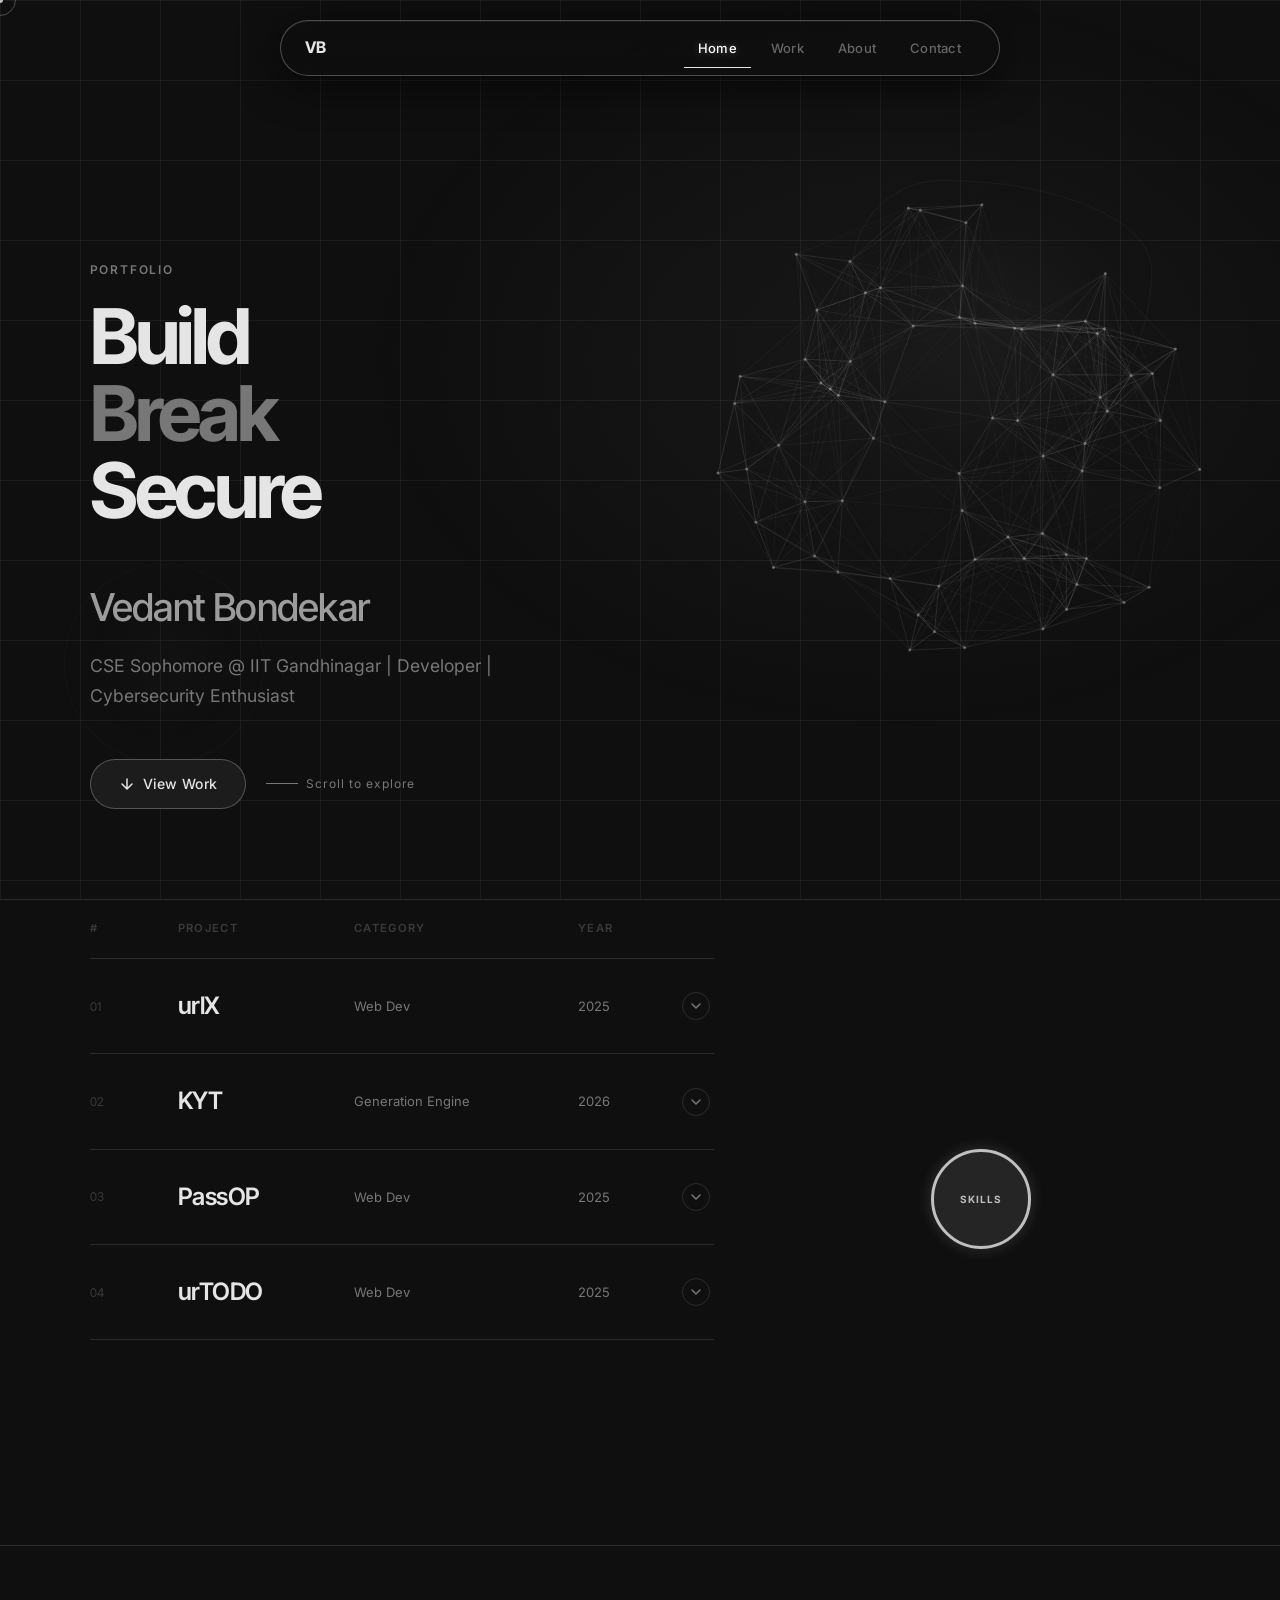
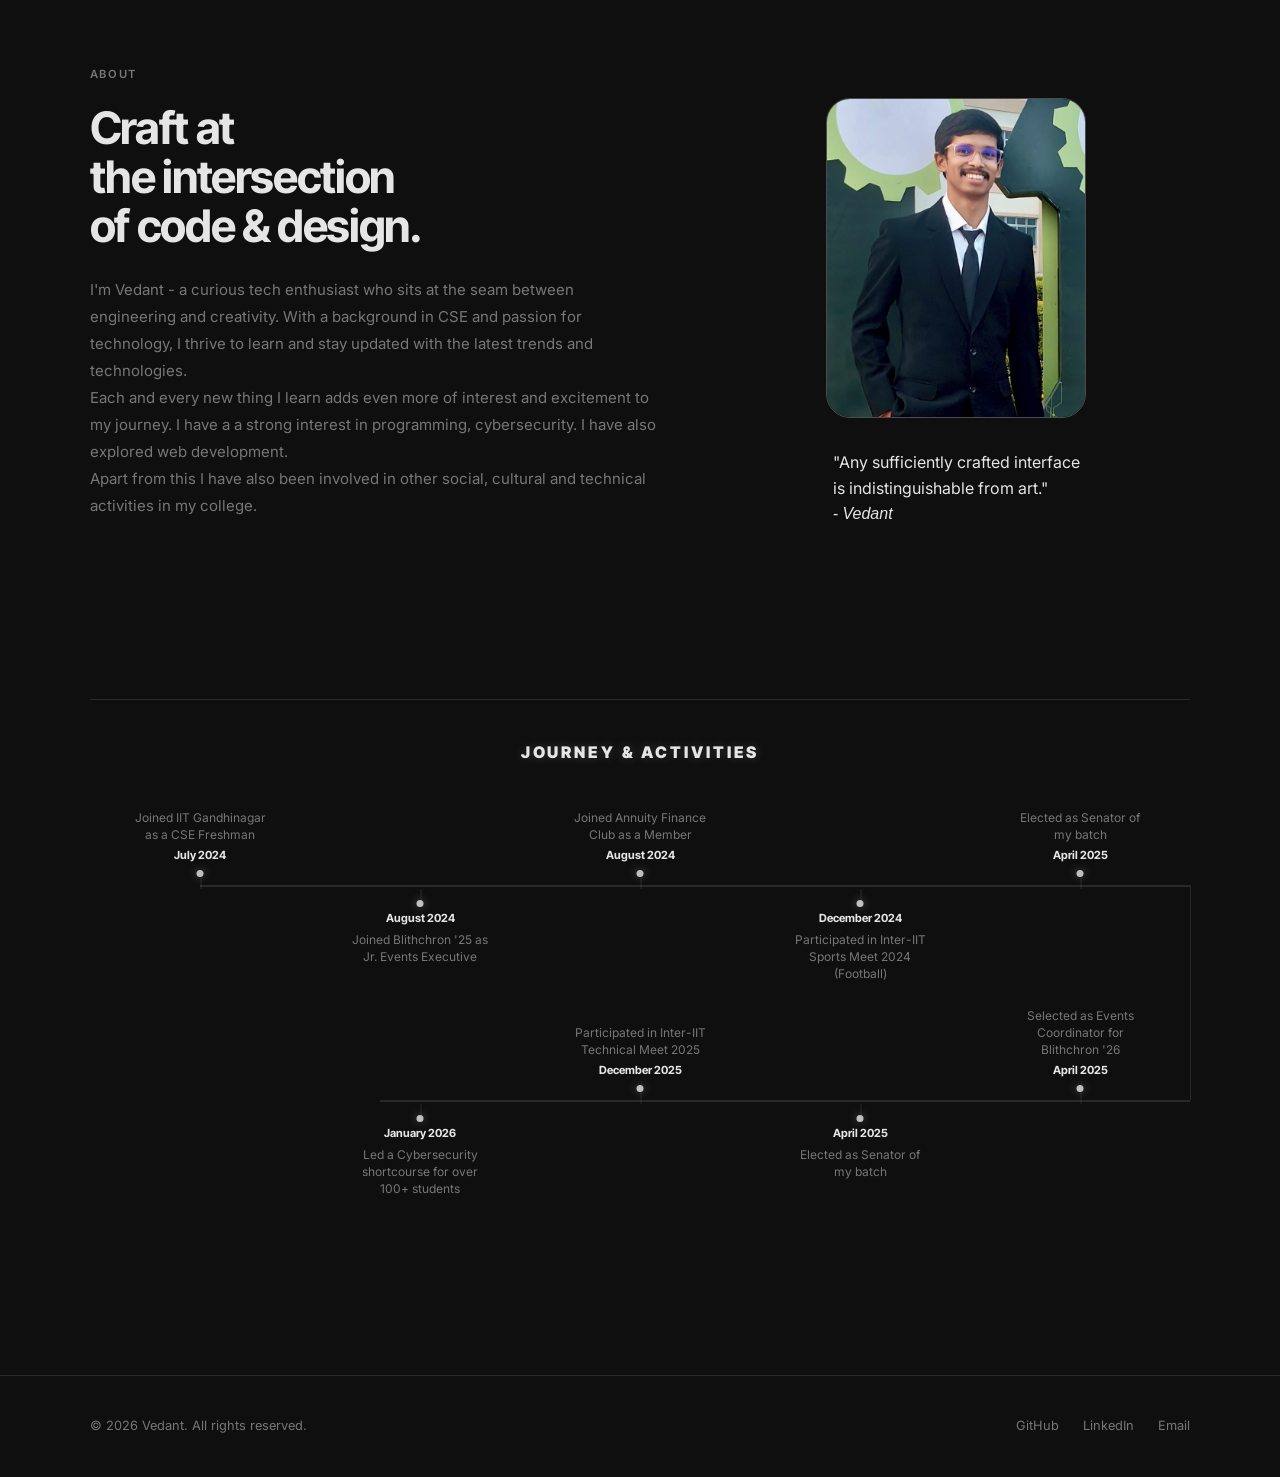
==== commit 90402d21: "Added timeline feature and some customized details" ====
--- a/index.html
+++ b/index.html
@@ -23,7 +23,7 @@
     <!-- ── Preloader ── -->
     <div id="preloader" aria-hidden="true">
         <div class="preloader-inner">
-            <div class="preloader-logo">VB —</div>
+            <div class="preloader-logo">VB</div>
             <div class="preloader-bar-wrap">
                 <div class="preloader-bar" id="preloader-bar"></div>
             </div>
@@ -36,7 +36,7 @@
     <!-- ── Floating Island Nav ── -->
     <div class="nav-wrapper" id="nav-wrapper">
         <nav class="site-nav" aria-label="Main navigation">
-            <span class="nav-logo" id="nav-logo-trigger">VB —</span>
+            <span class="nav-logo" id="nav-logo-trigger">VB</span>
             <ul class="nav-links">
                 <li><a href="#home" class="active">Home</a></li>
                 <li><a href="#work">Work</a></li>
@@ -52,11 +52,11 @@
         <div class="hero-gradient" aria-hidden="true"></div>
 
         <div class="hero-content">
-            <p class="hero-eyebrow">Portfolio 2024</p>
-            <h1 class="hero-heading">Build<br /><em>Break</em><br />Secure.</h1>
+            <p class="hero-eyebrow">Portfolio</p>
+            <h1 class="hero-heading">Build<br /><em>Break</em><br />Secure</h1>
+            <p class="hero-name">Vedant Bondekar</p>
             <p class="hero-sub">
-                Senior Creative Developer crafting high-performance digital
-                products — from design systems to 3D installations.
+               CSE Sophomore @ IIT Gandhinagar | Developer | Cybersecurity Enthusiast<br />
             </p>
             <div class="hero-cta-row">
                 <a href="#work" class="btn-primary">
@@ -110,11 +110,10 @@
             <p class="about-label">About</p>
             <h2 class="about-heading">Craft at<br />the intersection<br />of code & design.</h2>
             <p class="about-text">
-                I'm Vedant — a creative developer who sits at the seam between
-                engineering and art direction. With over 5 years of professional
-                experience delivering across web, mobile, and physical installations,
-                I bring an obsessive attention to detail and a systems-first mindset
-                to every engagement.
+                I'm Vedant - a curious tech enthusiast who sits at the seam between
+                engineering and creativity. With a background in CSE and passion for technology, I thrive to learn and stay updated with the latest trends and technologies.  <br/>
+                Each and every new thing I learn adds even more of interest and excitement to my journey. I have a a strong interest in programming, cybersecurity. I have also explored web development. <br />
+                Apart from this I have also been involved in other social, cultural and technical activities in my college.  <br />
             </p>
         </div>
         <!-- Photo + Quote -->
@@ -124,24 +123,33 @@
                 <img src="./assets/img/photo.jpg" alt="Vedant" class="about-photo"
                     onerror="this.style.display='none';this.nextElementSibling.style.display='flex'" />
                 <!-- Shown if photo is missing -->
-                <div class="about-photo-fallback">
+                <!-- <div class="about-photo-fallback">
                     <span>VB</span>
-                </div>
+                </div> -->
                 <div class="photo-rim" aria-hidden="true"></div>
             </div>
             <blockquote class="about-quote">
                 <p class="quote-text">"Any sufficiently crafted interface<br />is indistinguishable from art."</p>
-                <cite class="quote-cite">— Vedant</cite>
+                <cite class="quote-cite">- Vedant</cite>
             </blockquote>
+        </div>
+        <!-- Timeline Section -->
+        <div class="about-timeline-wrap">
+            <h3 class="timeline-heading">Journey & Activities</h3>
+            <div class="timeline-container">
+                <div id="about-timeline" class="timeline-track">
+                    <!-- Activities will be injected by index.js -->
+                </div>
+            </div>
         </div>
     </section>
 
     <!-- ── Footer ── -->
     <footer class="site-footer">
-        <p class="footer-copy">© 2025 Vedant. All rights reserved.</p>
+        <p class="footer-copy">© 2026 Vedant. All rights reserved.</p>
         <nav class="footer-links" aria-label="Social links">
-            <a href="https://github.com/Vedant-VB07" target="_blank" rel="noopener">GitHub</a>
-            <a href="https://linkedin.com/" target="_blank" rel="noopener">LinkedIn</a>
+            <a href="https://github.com/vedantb7" target="_blank" rel="noopener">GitHub</a>
+            <a href="https://www.linkedin.com/in/vedant-bondekar-937808322/" target="_blank" rel="noopener">LinkedIn</a>
             <div class="footer-email-wrap">
                 <span class="copy-tooltip" id="copy-tooltip">Copied!</span>
                 <a href="#" class="footer-email-link" id="footer-email-link">Email</a>
@@ -186,6 +194,7 @@
             const scripts = [
                 './assets/js/skills.js',
                 './assets/js/projects.js',
+                './assets/js/timeline.js',
                 './assets/js/index.js'
             ];
             scripts.forEach(src => {
--- a/assets/css/index.css
+++ b/assets/css/index.css
@@ -368,15 +368,27 @@
 
 .hero-heading {
     font-family: 'Inter Tight', sans-serif;
-    font-size: clamp(3.5rem, 9vw, 8rem);
+    font-size: clamp(2.5rem, 6vw, 5.5rem);
     font-weight: 700;
-    line-height: 0.92;
+    line-height: 1;
     letter-spacing: -0.04em;
     color: var(--accent-hi);
-    margin-bottom: 32px;
+    margin-bottom: 48px;
+    /* Increased away from the name */
     max-width: 900px;
     position: relative;
     z-index: 1;
+}
+
+.hero-name {
+    font-family: 'Inter Tight', sans-serif;
+    font-size: clamp(1.5rem, 3vw, 2.5rem);
+    font-weight: 500;
+    color: var(--accent);
+    margin-bottom: 12px;
+    /* Reduced spacing to the bio below */
+    letter-spacing: -0.02em;
+    opacity: 0.8;
 }
 
 /* Techy Hero Animations */
@@ -587,6 +599,30 @@
     backdrop-filter: blur(10px);
     z-index: 30;
     box-shadow: 0 0 15px rgba(192, 192, 192, 0.2);
+    animation: pulse-glow 3s ease-in-out infinite;
+    transition: transform 0.3s var(--ease-out), box-shadow 0.3s var(--ease-out);
+}
+
+@keyframes pulse-glow {
+
+    0%,
+    100% {
+        box-shadow: 0 0 15px rgba(192, 192, 192, 0.2), inset 0 0 0px rgba(255, 255, 255, 0);
+        border-color: rgba(192, 192, 192, 0.5);
+    }
+
+    50% {
+        box-shadow: 0 0 35px rgba(255, 255, 255, 0.4), inset 0 0 10px rgba(255, 255, 255, 0.1);
+        border-color: rgba(255, 255, 255, 0.9);
+        transform: translate(-50%, -50%) scale(1.05);
+    }
+}
+
+.skill-node.lv-0:hover {
+    animation: none;
+    /* Stop pulsing on hover for manual control */
+    box-shadow: 0 0 45px rgba(255, 255, 255, 0.6);
+    transform: translate(-50%, -50%) scale(1.1);
 }
 
 .skill-node.lv-0 .node-label {
@@ -1007,9 +1043,20 @@
     padding: 120px 7vw;
     border-top: 1px solid var(--border);
     display: grid;
-    grid-template-columns: 1fr 1fr;
-    gap: 80px;
+    grid-template-columns: 1.1fr 0.9fr;
+    gap: 60px;
     align-items: center;
+    overflow: hidden;
+}
+
+@media (max-width: 900px) {
+    .about-section {
+        grid-template-columns: 1fr;
+    }
+}
+
+.about-copy {
+    min-width: 0;
 }
 
 .about-label {
@@ -1023,18 +1070,21 @@
 
 .about-heading {
     font-family: 'Inter Tight', sans-serif;
-    font-size: clamp(1.8rem, 3vw, 2.8rem);
+    font-size: clamp(2rem, 3.5vw, 2.8rem);
     font-weight: 700;
     letter-spacing: -0.03em;
     color: var(--accent-hi);
     line-height: 1.1;
     margin-bottom: 24px;
+    max-width: 600px;
 }
 
 .about-text {
     color: var(--text-muted);
     line-height: 1.8;
     font-size: 0.9375rem;
+    max-width: 640px;
+    margin-bottom: 40px;
 }
 
 /* ── 8b. About — Photo + Quote ───────────────────────────── */
@@ -1043,6 +1093,7 @@
     flex-direction: column;
     align-items: center;
     gap: 32px;
+    min-width: 0;
 }
 
 .about-photo-frame {
@@ -1081,59 +1132,293 @@
 }
 
 /* Subtle animated silver rim */
-.photo-rim {
-    position: absolute;
-    inset: -1px;
-    border-radius: calc(var(--radius-lg) + 1px);
-    background: conic-gradient(from 0deg,
-            transparent 0%,
-            rgba(192, 192, 192, 0.6) 30%,
-            transparent 60%,
-            rgba(192, 192, 192, 0.2) 80%,
-            transparent 100%);
-    mask: linear-gradient(#fff 0 0) content-box,
-        linear-gradient(#fff 0 0);
-    mask-composite: exclude;
-    -webkit-mask-composite: destination-out;
-    padding: 1px;
-    animation: rim-spin 6s linear infinite;
-    pointer-events: none;
-    opacity: 0.7;
-}
-
-@keyframes rim-spin {
-    from {
-        transform: rotate(0deg);
-    }
-
-    to {
-        transform: rotate(360deg);
-    }
-}
-
-.about-quote {
+/* .photo-rim { */
+/* position: absolute; */
+/* inset: -1px; */
+/* border-radius: calc(var(--radius-lg) + 1px); */
+/* background: conic-gradient(from 0deg, */
+/* transparent 0%, */
+/* rgba(192, 192, 192, 0.6) 30%, */
+/* transparent 60%, */
+/* rgba(192, 192, 192, 0.2) 80%, */
+/* transparent 100%); */
+/* mask: linear-gradient(#fff 0 0) content-box, */
+/* linear-gradient(#fff 0 0); */
+/* mask-composite: exclude; */
+/* -webkit-mask-composite: destination-out; */
+/* padding: 1px; */
+/* animation: rim-spin 6s linear infinite; */
+/* pointer-events: none; */
+/* ── About Timeline (90-Degree Step Snake) ──────────────── */
+.about-timeline-wrap {
+    grid-column: 1 / -1;
+    width: 100%;
+    margin-top: 80px;
+    padding-top: 40px;
+    border-top: 1px solid var(--border);
+    position: relative;
+    overflow: visible;
+}
+
+.timeline-heading {
+    font-family: 'Inter Tight', sans-serif;
+    font-size: 1rem;
+    font-weight: 900;
+    /* Bolder as requested */
+    letter-spacing: 0.18em;
+    text-transform: uppercase;
+    color: var(--accent-hi);
+    /* Highlight with silver-white */
+    text-shadow: 0 0 12px rgba(255, 255, 255, 0.2);
+    /* Highlight effect */
+    margin-bottom: 60px;
     text-align: center;
-    padding: 0 8px;
-    border: none;
-}
-
-.quote-text {
+}
+
+.timeline-container {
+    max-width: 1100px;
+    margin: 0 auto;
+    position: relative;
+}
+
+.timeline-row {
+    display: flex;
+    justify-content: flex-start;
+    /* Corrected from space-around to keep dots on grid */
+    position: relative;
+    margin-bottom: 95px;
+    /* Reduced spacing */
+}
+
+/* Straight horizontal line for each row */
+/* Straight horizontal line for each row */
+.timeline-row::before {
+    content: '';
+    position: absolute;
+    top: 60px;
+    /* Center leveled spine */
+    left: 0;
+    right: 0;
+    height: 1.5px;
+    background: var(--border);
+    opacity: 1;
+    z-index: 0;
+    transition: all 0.3s ease;
+}
+
+/* Entry/Exit Logic for a clean journey */
+
+/* First row: line starts at the first dot (10% center) */
+.timeline-row:first-child::before {
+    left: 10% !important;
+}
+
+/* Last row trimming: Path ends exactly at the dot's center + 40px buffer */
+.timeline-row.last-row.row-ltr::before {
+    left: 0;
+    right: auto;
+    width: calc((var(--last-item-idx) * 20% + 10%) + 40px) !important;
+}
+
+.timeline-row.last-row.row-rtl::before {
+    right: 0;
+    left: auto;
+    width: calc((var(--last-item-idx) * 20% + 10%) + 40px) !important;
+}
+
+.row-ltr {
+    flex-direction: row;
+}
+
+.row-rtl {
+    flex-direction: row-reverse;
+}
+
+.timeline-item {
+    position: relative;
+    width: 20%;
+    /* 5 items per row */
+    min-height: 120px;
+    z-index: 5;
+    text-align: center;
+}
+
+/* Alternate Dots Alignment */
+.timeline-item:nth-child(odd) .timeline-dot {
+    top: 45px;
+    /* UP */
+}
+
+.timeline-item:nth-child(even) .timeline-dot {
+    top: 75px;
+    /* DOWN */
+}
+
+/* Vertical Tethers connecting staggered dots to the spine */
+.timeline-dot::before {
+    content: '';
+    position: absolute;
+    left: 50%;
+    width: 1.5px;
+    /* Match bold spine */
+    background: var(--border);
+    opacity: 1;
+    z-index: -1;
+}
+
+.timeline-item:nth-child(odd) .timeline-dot::before {
+    top: 50%;
+    height: 15px;
+    /* From 45px to 60px line */
+}
+
+.timeline-item:nth-child(even) .timeline-dot::before {
+    bottom: 50%;
+    height: 15px;
+    /* From 75px to 60px line */
+}
+
+/* Alternating Content (Text) Position */
+.timeline-content {
+    position: absolute;
+    left: 50%;
+    transform: translateX(-50%);
+    width: 140px;
+    display: flex;
+    flex-direction: column;
+    gap: 4px;
+    pointer-events: none;
+}
+
+/* UP Items: Content ABOVE line. ORDER: Details (Title) then Timeline (Date) */
+.timeline-item:nth-child(odd) .timeline-content {
+    bottom: calc(100% - 40px);
+    flex-direction: column;
+}
+
+/* DOWN Items: Content BELOW line. ORDER: Timeline (Date) then Details (Title) */
+.timeline-item:nth-child(even) .timeline-content {
+    top: 85px;
+    flex-direction: column-reverse;
+}
+
+.timeline-dot {
+    position: absolute;
+    left: 50%;
+    transform: translateX(-50%);
+    width: 7px;
+    height: 7px;
+    background: var(--accent);
+    border-radius: 50%;
+    box-shadow: 0 0 10px rgba(192, 192, 192, 0.4);
+    z-index: 10;
+    transition: all 0.3s var(--ease-out);
+}
+
+.timeline-item:hover .timeline-dot {
+    background: #fff;
+    box-shadow: 0 0 15px rgba(255, 255, 255, 0.8);
+    transform: translateX(-50%) scale(1.4);
+}
+
+.timeline-content {
+    padding: 0;
+}
+
+.timeline-date {
     font-family: 'Inter Tight', sans-serif;
-    font-size: clamp(0.9rem, 1.5vw, 1.05rem);
-    font-style: italic;
-    color: var(--accent);
-    line-height: 1.6;
-    letter-spacing: 0.01em;
-    margin-bottom: 12px;
-}
-
-.quote-cite {
+    font-size: 0.7rem;
+    font-weight: 700;
+    color: var(--accent-hi);
+}
+
+.timeline-text {
     font-size: 0.75rem;
-    font-style: normal;
-    font-weight: 600;
-    letter-spacing: 0.12em;
-    text-transform: uppercase;
+    line-height: 1.4;
     color: var(--text-muted);
+}
+
+/* ─────────────────────────────────────────────────────────── */
+/* ── 90-DEGREE CONNECTORS (Clearance Logic) ────────────────── */
+/* ─────────────────────────────────────────────────────────── */
+
+/* Drop from far right */
+.row-ltr .timeline-item.row-end::after {
+    content: '';
+    position: absolute;
+    top: 0px;
+    right: -1.25px;
+    /* Centered overlap */
+    width: 1.5px;
+    /* Bolder drop */
+    height: calc(100% + 95px);
+    /* Bridge next row's line (matching current margin) */
+    background: var(--border);
+    opacity: 1;
+    z-index: 0;
+    transform: translateY(60px);
+    /* Start from the spine level */
+}
+
+/* Drop from far left */
+.row-rtl .timeline-item.row-end::after {
+    content: '';
+    position: absolute;
+    top: 0px;
+    left: -1.25px;
+    /* Centered overlap */
+    width: 1.5px;
+    height: calc(100% + 95px);
+    background: var(--border);
+    opacity: 1;
+    z-index: 0;
+    transform: translateY(60px);
+}
+
+/* Hide the drop connector on the very last item of the entire timeline */
+.timeline-row:last-child .timeline-item.row-end::after,
+.timeline-item.absolute-last::after {
+    display: none !important;
+}
+
+/* Mobile: Clean Vertical Stack for High Density */
+@media (max-width: 768px) {
+    .timeline-row {
+        flex-direction: column !important;
+        align-items: flex-start;
+        padding-left: 30px;
+        margin-bottom: 0px;
+    }
+
+    .timeline-row::before {
+        left: 4px;
+        top: 0;
+        bottom: 0;
+        width: 1px;
+        height: 100%;
+        right: auto;
+    }
+
+    .timeline-row::after {
+        display: none !important;
+    }
+
+    .timeline-item {
+        width: 100%;
+        text-align: left;
+        padding-bottom: 30px;
+        padding-top: 10px;
+    }
+
+    .timeline-dot {
+        left: -26px;
+        top: 16px;
+        transform: none;
+    }
+
+    .timeline-item.row-end::after {
+        display: none !important;
+    }
 }
 
 /* ── 9. Footer ────────────────────────────────────────────── */
